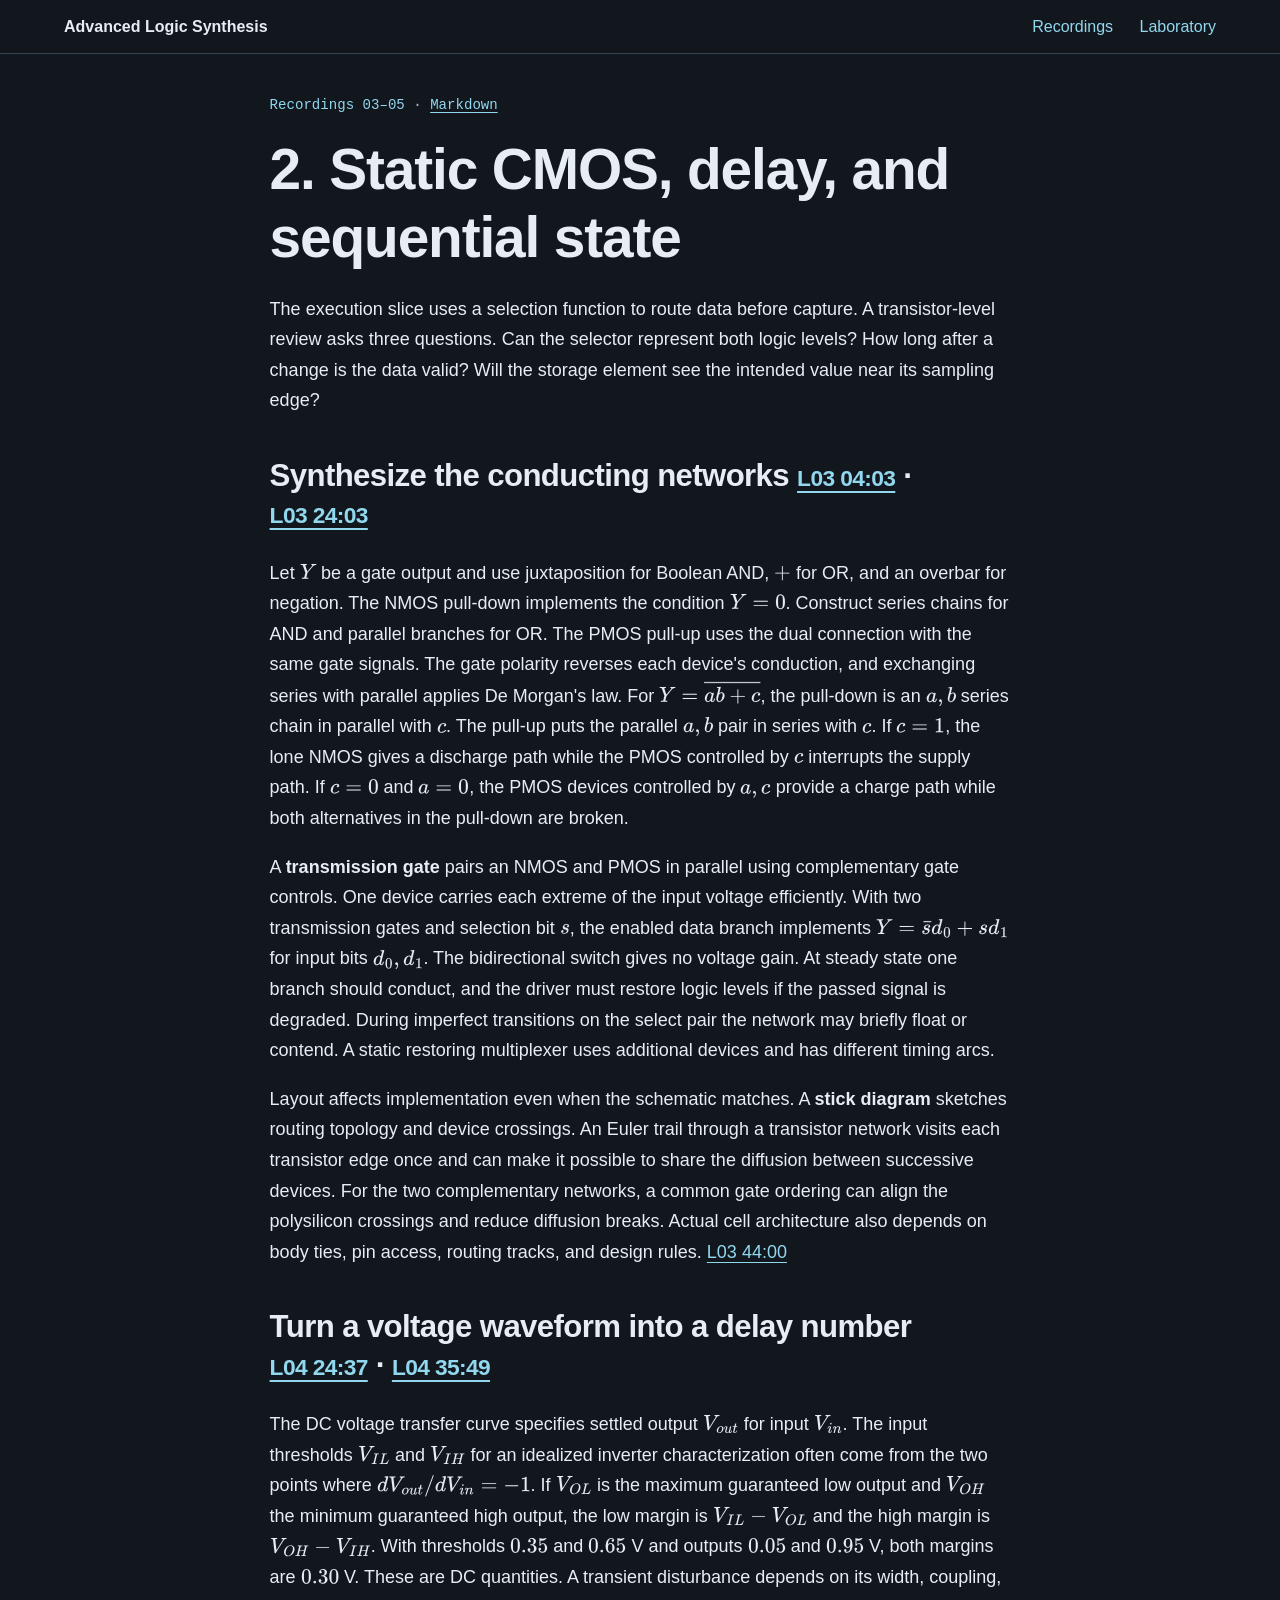
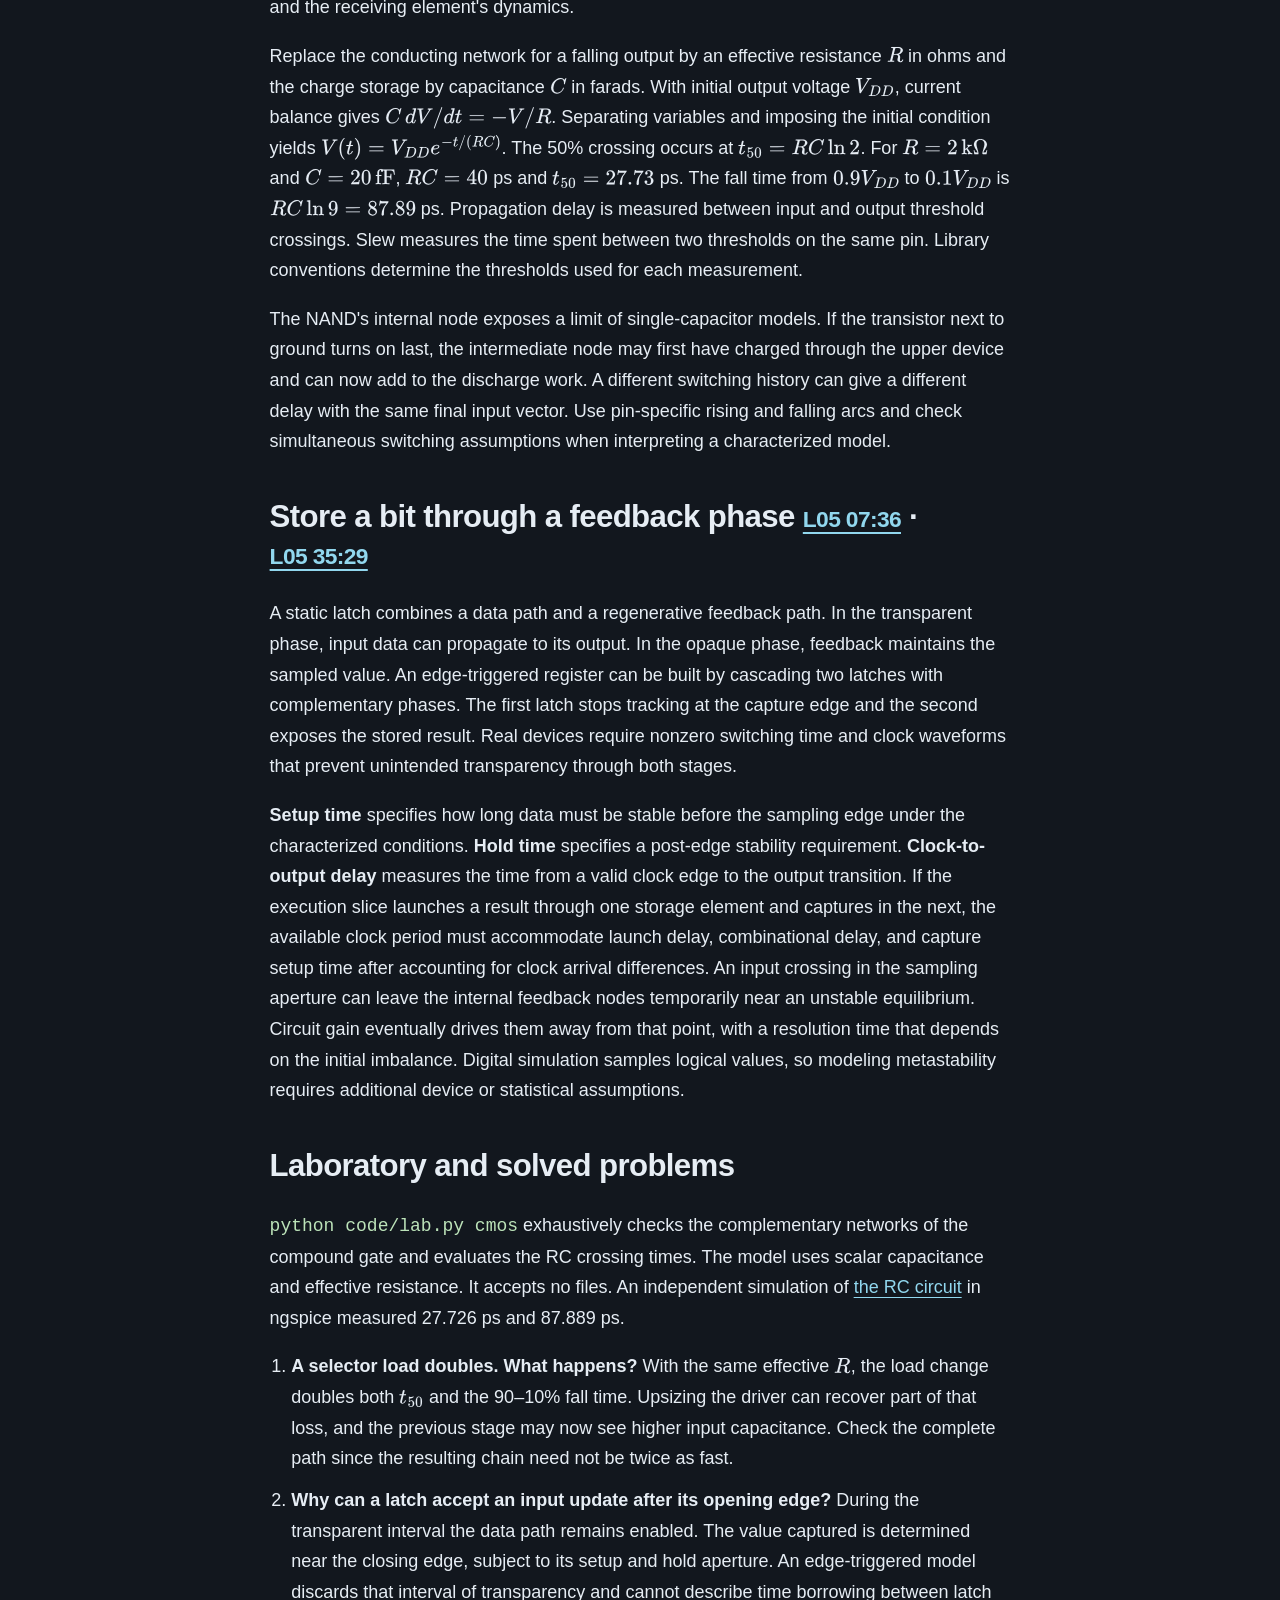
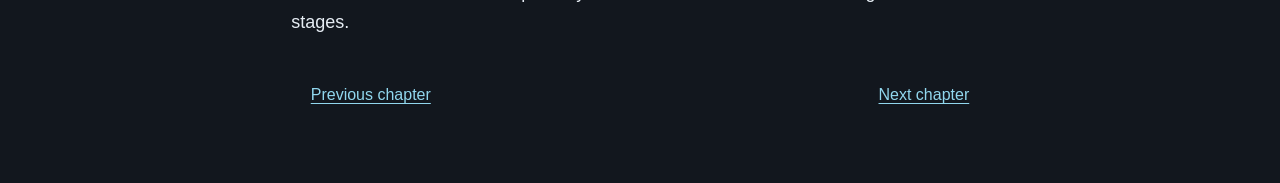
==== chapters/02-cmos.html @ 9d5a279b "Publish Advanced Logic Synthesis notes and labs" ====
<!doctype html>
<html lang="en">
<head>
<meta charset="utf-8">
<meta name="viewport" content="width=device-width, initial-scale=1">
<meta name="color-scheme" content="dark">
<title>2. Static CMOS, delay, and sequential state</title>
<link rel="stylesheet" href="../assets/reader.css">
<script defer src="../assets/math-config.js"></script><script defer src="../assets/mathjax-tex-svg.js"></script>
</head>
<body>
<a class="skip" href="#main">Skip to content</a>
<header class="topbar"><nav aria-label="Course navigation">
  <a class="brand" href="../index.html">Advanced Logic Synthesis</a>
  <a href="../source-map.html">Recordings</a>
  <a href="../laboratory.html">Laboratory</a>
</nav></header>
<main id="main"><article><div class="chapter-meta">Recordings 03–05 <span>·</span> <a href="02-cmos.md">Markdown</a></div>
<h1 id="2-static-cmos-delay-and-sequential-state">2. Static CMOS, delay, and sequential state</h1>
<p>The execution slice uses a selection function to route data before capture. A transistor-level review asks three questions. Can the selector represent both logic levels? How long after a change is the data valid? Will the storage element see the intended value near its sampling edge?</p>
<h2 id="synthesize-the-conducting-networks-l03-0403-l03-2403">Synthesize the conducting networks <a href="https://www.youtube.com/watch?v=EK3Q3donQeQ&amp;t=243s">L03 04:03</a> · <a href="https://www.youtube.com/watch?v=EK3Q3donQeQ&amp;t=1443s">L03 24:03</a></h2>
<p>Let <span class="inline-math">\(Y\)</span> be a gate output and use juxtaposition for Boolean AND, <span class="inline-math">\(+\)</span> for OR, and an overbar for negation. The NMOS pull-down implements the condition <span class="inline-math">\(Y=0\)</span>. Construct series chains for AND and parallel branches for OR. The PMOS pull-up uses the dual connection with the same gate signals. The gate polarity reverses each device's conduction, and exchanging series with parallel applies De Morgan's law. For <span class="inline-math">\(Y=\overline{ab+c}\)</span>, the pull-down is an <span class="inline-math">\(a,b\)</span> series chain in parallel with <span class="inline-math">\(c\)</span>. The pull-up puts the parallel <span class="inline-math">\(a,b\)</span> pair in series with <span class="inline-math">\(c\)</span>. If <span class="inline-math">\(c=1\)</span>, the lone NMOS gives a discharge path while the PMOS controlled by <span class="inline-math">\(c\)</span> interrupts the supply path. If <span class="inline-math">\(c=0\)</span> and <span class="inline-math">\(a=0\)</span>, the PMOS devices controlled by <span class="inline-math">\(a,c\)</span> provide a charge path while both alternatives in the pull-down are broken.</p>
<p>A <strong>transmission gate</strong> pairs an NMOS and PMOS in parallel using complementary gate controls. One device carries each extreme of the input voltage efficiently. With two transmission gates and selection bit <span class="inline-math">\(s\)</span>, the enabled data branch implements <span class="inline-math">\(Y=\bar s d_0+s d_1\)</span> for input bits <span class="inline-math">\(d_0,d_1\)</span>. The bidirectional switch gives no voltage gain. At steady state one branch should conduct, and the driver must restore logic levels if the passed signal is degraded. During imperfect transitions on the select pair the network may briefly float or contend. A static restoring multiplexer uses additional devices and has different timing arcs.</p>
<p>Layout affects implementation even when the schematic matches. A <strong>stick diagram</strong> sketches routing topology and device crossings. An Euler trail through a transistor network visits each transistor edge once and can make it possible to share the diffusion between successive devices. For the two complementary networks, a common gate ordering can align the polysilicon crossings and reduce diffusion breaks. Actual cell architecture also depends on body ties, pin access, routing tracks, and design rules. <a href="https://www.youtube.com/watch?v=EK3Q3donQeQ&amp;t=2640s">L03 44:00</a></p>
<h2 id="turn-a-voltage-waveform-into-a-delay-number-l04-2437-l04-3549">Turn a voltage waveform into a delay number <a href="https://www.youtube.com/watch?v=_1pBznDWZMg&amp;t=1477s">L04 24:37</a> · <a href="https://www.youtube.com/watch?v=_1pBznDWZMg&amp;t=2149s">L04 35:49</a></h2>
<p>The DC voltage transfer curve specifies settled output <span class="inline-math">\(V_{out}\)</span> for input <span class="inline-math">\(V_{in}\)</span>. The input thresholds <span class="inline-math">\(V_{IL}\)</span> and <span class="inline-math">\(V_{IH}\)</span> for an idealized inverter characterization often come from the two points where <span class="inline-math">\(dV_{out}/dV_{in}=-1\)</span>. If <span class="inline-math">\(V_{OL}\)</span> is the maximum guaranteed low output and <span class="inline-math">\(V_{OH}\)</span> the minimum guaranteed high output, the low margin is <span class="inline-math">\(V_{IL}-V_{OL}\)</span> and the high margin is <span class="inline-math">\(V_{OH}-V_{IH}\)</span>. With thresholds <span class="inline-math">\(0.35\)</span> and <span class="inline-math">\(0.65\)</span> V and outputs <span class="inline-math">\(0.05\)</span> and <span class="inline-math">\(0.95\)</span> V, both margins are <span class="inline-math">\(0.30\)</span> V. These are DC quantities. A transient disturbance depends on its width, coupling, and the receiving element's dynamics.</p>
<p>Replace the conducting network for a falling output by an effective resistance <span class="inline-math">\(R\)</span> in ohms and the charge storage by capacitance <span class="inline-math">\(C\)</span> in farads. With initial output voltage <span class="inline-math">\(V_{DD}\)</span>, current balance gives <span class="inline-math">\(C\,dV/dt=-V/R\)</span>. Separating variables and imposing the initial condition yields <span class="inline-math">\(V(t)=V_{DD}e^{-t/(RC)}\)</span>. The 50% crossing occurs at <span class="inline-math">\(t_{50}=RC\ln 2\)</span>. For <span class="inline-math">\(R=2\,\mathrm{k\Omega}\)</span> and <span class="inline-math">\(C=20\,\mathrm{fF}\)</span>, <span class="inline-math">\(RC=40\)</span> ps and <span class="inline-math">\(t_{50}=27.73\)</span> ps. The fall time from <span class="inline-math">\(0.9V_{DD}\)</span> to <span class="inline-math">\(0.1V_{DD}\)</span> is <span class="inline-math">\(RC\ln9=87.89\)</span> ps. Propagation delay is measured between input and output threshold crossings. Slew measures the time spent between two thresholds on the same pin. Library conventions determine the thresholds used for each measurement.</p>
<p>The NAND's internal node exposes a limit of single-capacitor models. If the transistor next to ground turns on last, the intermediate node may first have charged through the upper device and can now add to the discharge work. A different switching history can give a different delay with the same final input vector. Use pin-specific rising and falling arcs and check simultaneous switching assumptions when interpreting a characterized model.</p>
<h2 id="store-a-bit-through-a-feedback-phase-l05-0736-l05-3529">Store a bit through a feedback phase <a href="https://www.youtube.com/watch?v=Yo_ttSD6o-k&amp;t=456s">L05 07:36</a> · <a href="https://www.youtube.com/watch?v=Yo_ttSD6o-k&amp;t=2129s">L05 35:29</a></h2>
<p>A static latch combines a data path and a regenerative feedback path. In the transparent phase, input data can propagate to its output. In the opaque phase, feedback maintains the sampled value. An edge-triggered register can be built by cascading two latches with complementary phases. The first latch stops tracking at the capture edge and the second exposes the stored result. Real devices require nonzero switching time and clock waveforms that prevent unintended transparency through both stages.</p>
<p><strong>Setup time</strong> specifies how long data must be stable before the sampling edge under the characterized conditions. <strong>Hold time</strong> specifies a post-edge stability requirement. <strong>Clock-to-output delay</strong> measures the time from a valid clock edge to the output transition. If the execution slice launches a result through one storage element and captures in the next, the available clock period must accommodate launch delay, combinational delay, and capture setup time after accounting for clock arrival differences. An input crossing in the sampling aperture can leave the internal feedback nodes temporarily near an unstable equilibrium. Circuit gain eventually drives them away from that point, with a resolution time that depends on the initial imbalance. Digital simulation samples logical values, so modeling metastability requires additional device or statistical assumptions.</p>
<h2 id="laboratory-and-solved-problems">Laboratory and solved problems</h2>
<p><code>python code/lab.py cmos</code> exhaustively checks the complementary networks of the compound gate and evaluates the RC crossing times. The model uses scalar capacitance and effective resistance. It accepts no files. An independent simulation of <a href="../code/rc.cir">the RC circuit</a> in ngspice measured 27.726 ps and 87.889 ps.</p>
<ol>
<li><strong>A selector load doubles. What happens?</strong> With the same effective <span class="inline-math">\(R\)</span>, the load change doubles both <span class="inline-math">\(t_{50}\)</span> and the 90–10% fall time. Upsizing the driver can recover part of that loss, and the previous stage may now see higher input capacitance. Check the complete path since the resulting chain need not be twice as fast.</li>
<li><strong>Why can a latch accept an input update after its opening edge?</strong> During the transparent interval the data path remains enabled. The value captured is determined near the closing edge, subject to its setup and hold aperture. An edge-triggered model discards that interval of transparency and cannot describe time borrowing between latch stages.</li>
</ol></article>
<nav class="pagination" aria-label="Chapters"><a rel="prev" href="01-mos.html">Previous chapter</a><a rel="next" href="03-sizing.html">Next chapter</a></nav></main>
</body>
</html>
---- assets/reader.css ----
:root {
  color-scheme: dark;
  --background: #12171e;
  --surface: #19212b;
  --ink: #e6edf4;
  --muted: #b5c1cd;
  --link: #91d7ee;
  --line: #344356;
  --measure: 74ch;
  font-family: "Instrument Sans", "Segoe UI", sans-serif;
  background: var(--background);
  color: var(--ink);
}

* { box-sizing: border-box; }
body { margin: 0; }
a { color: var(--link); text-underline-offset: .2em; }
a:hover { color: white; }
a:focus-visible, [tabindex]:focus-visible { outline: 2px solid var(--link); outline-offset: 4px; }
.skip { position: absolute; top: -5em; left: 1em; }
.skip:focus { top: .5em; z-index: 1; background: var(--surface); padding: .6em; }
.topbar { border-bottom: 1px solid var(--line); }
.topbar nav {
  max-width: 78rem;
  margin: auto;
  padding: 1.1rem clamp(1rem, 4vw, 3rem);
  display: flex;
  flex-wrap: wrap;
  align-items: center;
  gap: .65rem 1.65rem;
}
.topbar a { text-decoration: none; }
.topbar .brand { color: var(--ink); font-weight: 700; margin-right: auto; }
main { max-width: 78rem; margin: auto; padding: 2.5rem clamp(1rem, 4vw, 3rem) 5rem; }
h1, h2, h3 { line-height: 1.2; letter-spacing: -.02em; }
h1 { font-size: clamp(2.15rem, 5vw, 4.4rem); margin: 0 0 1.35rem; font-weight: 690; }
h2 { font-size: clamp(1.4rem, 3vw, 1.95rem); }
p, li { line-height: 1.7; }
.opening { max-width: 55rem; padding-block: 1.7rem 2.2rem; }
.opening > p { color: var(--muted); font-size: clamp(1.04rem, 2vw, 1.25rem); max-width: 56ch; }
.opening .course-credit, .chapter-meta {
  font-family: "IBM Plex Mono", Consolas, monospace;
  font-size: .88rem;
  color: var(--link);
  margin-bottom: 1.1rem;
}
.actions { display: flex; flex-wrap: wrap; align-items: center; gap: 1.4rem; margin-top: 1.6rem; }
.start {
  background: var(--link);
  border-radius: .35rem;
  padding: .64rem 1rem;
  color: var(--background);
  font-weight: 700;
  text-decoration: none;
}
.start:hover { background: white; color: var(--background); }
.contents { margin: 0; padding: 0; list-style: none; max-width: 62rem; }
.contents li { border-top: 1px solid var(--line); }
.contents li:last-child { border-bottom: 1px solid var(--line); }
.contents a {
  display: flex;
  justify-content: space-between;
  align-items: baseline;
  gap: .15rem 1.2rem;
  flex-wrap: wrap;
  padding: .88rem .3rem;
  text-decoration: none;
  font-size: 1.13rem;
}
.contents a:hover { background: var(--surface); }
.contents small { color: var(--muted); }
article, .pagination { max-width: var(--measure); margin-inline: auto; }
article { line-height: 1.7; font-size: clamp(1rem, 1.5vw, 1.125rem); }
article h1 { font-size: clamp(2rem, 4.6vw, 3.55rem); }
article h2 { margin-top: 2.55rem; }
article h2 a { font-size: .73em; white-space: nowrap; }
article li { margin-bottom: .7rem; }
article img { display: block; max-width: 100%; height: auto; border-radius: .45rem; }
article ol, article ul { padding-left: 1.35rem; }
code { font-family: "IBM Plex Mono", Consolas, monospace; color: #bce3b9; overflow-wrap: anywhere; }
.chapter-meta span { color: var(--muted); }
.pagination { display: flex; justify-content: space-between; gap: 1rem; margin-top: 3rem; }
table { width: 100%; border-collapse: collapse; line-height: 1.5; }
td, th { text-align: left; padding: .62rem .68rem; border-bottom: 1px solid var(--line); }
thead th { color: var(--muted); background: var(--surface); }
.table-scroll { overflow-x: auto; }
.table-scroll table { min-width: 39rem; }
.inline-math { display: inline; }
.inline-math mjx-container { max-width: 100%; }
.inline-math mjx-container > svg { max-width: 100%; height: auto; }
.display-math { overflow-x: auto; overflow-y: hidden; padding: .2rem 0; }
.display-math mjx-container[display="true"] { margin: .45em 0; }
.display-math mjx-container > svg { max-width: none; }
@media (max-width: 38rem) {
  .topbar .brand { width: 100%; }
  main { padding-top: 1.55rem; }
  .opening { padding-top: .6rem; }
  .contents a { display: block; }
  .contents small { display: block; }
}
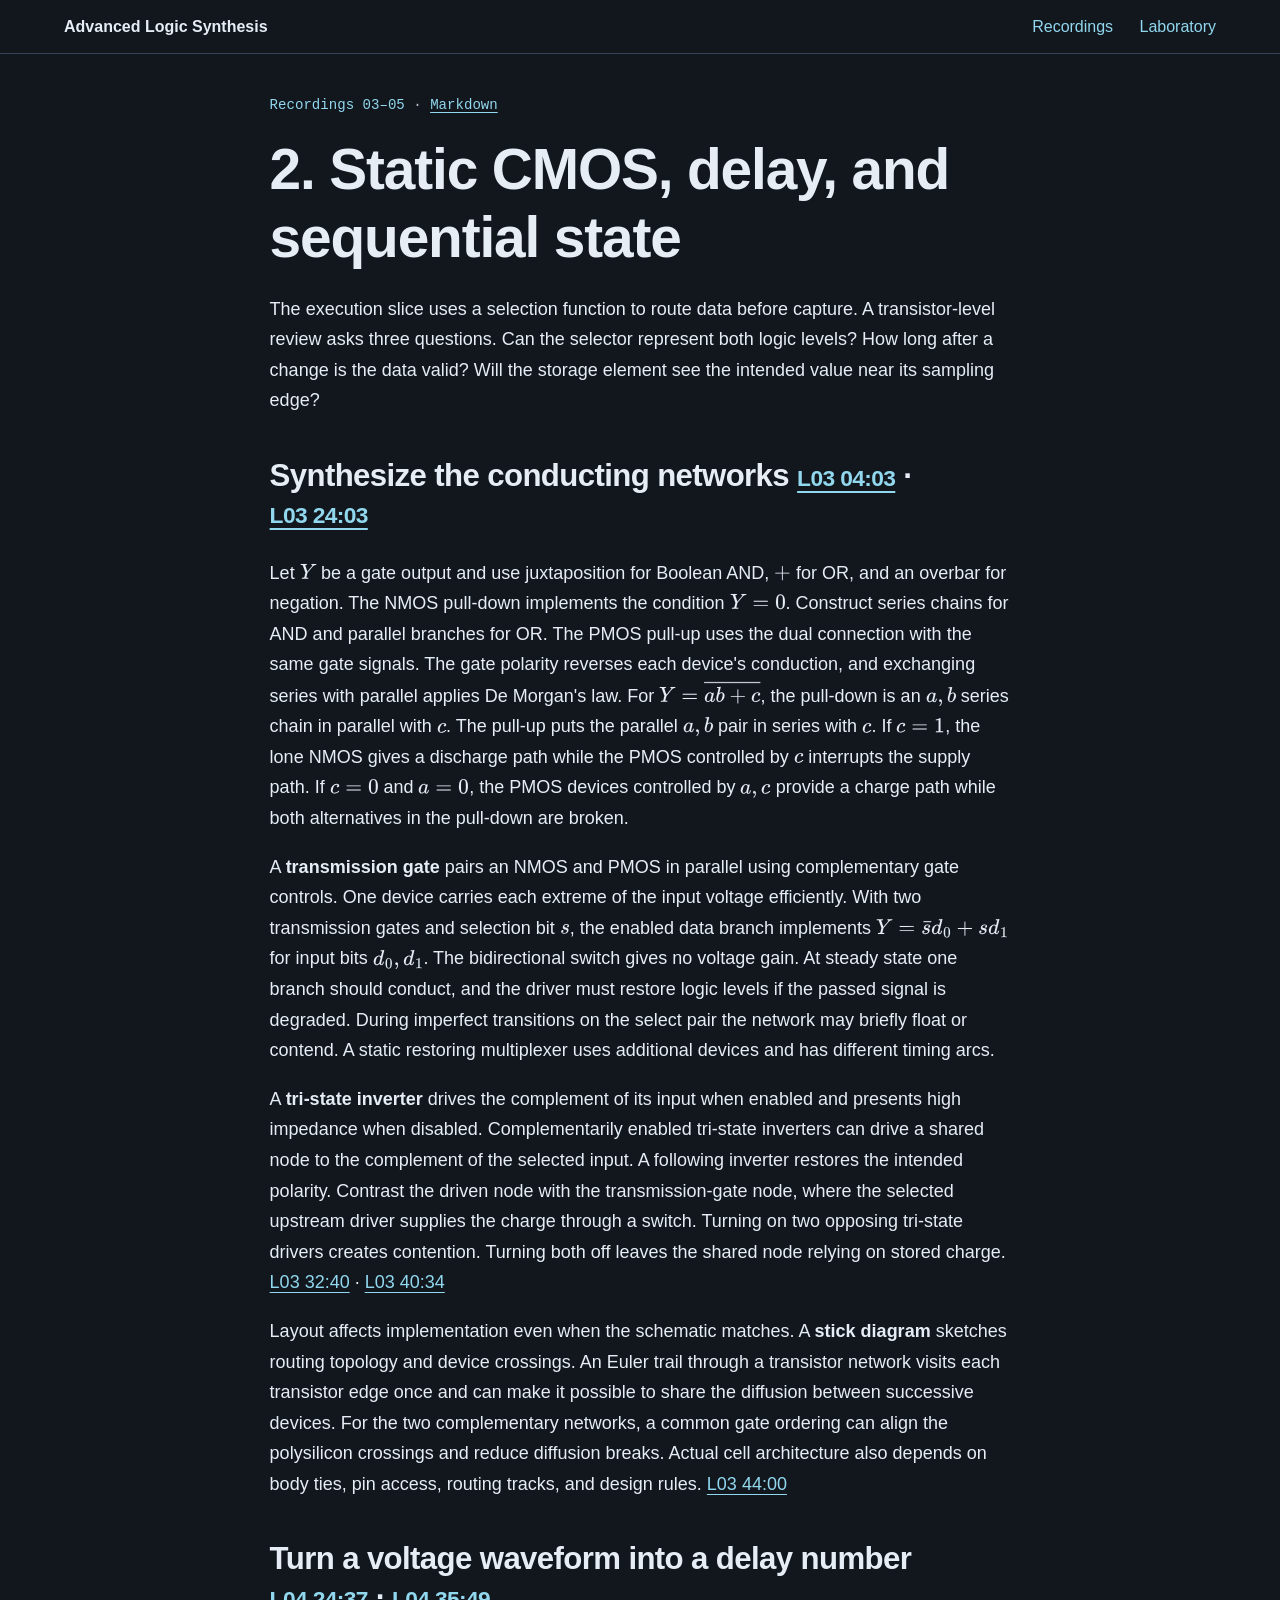
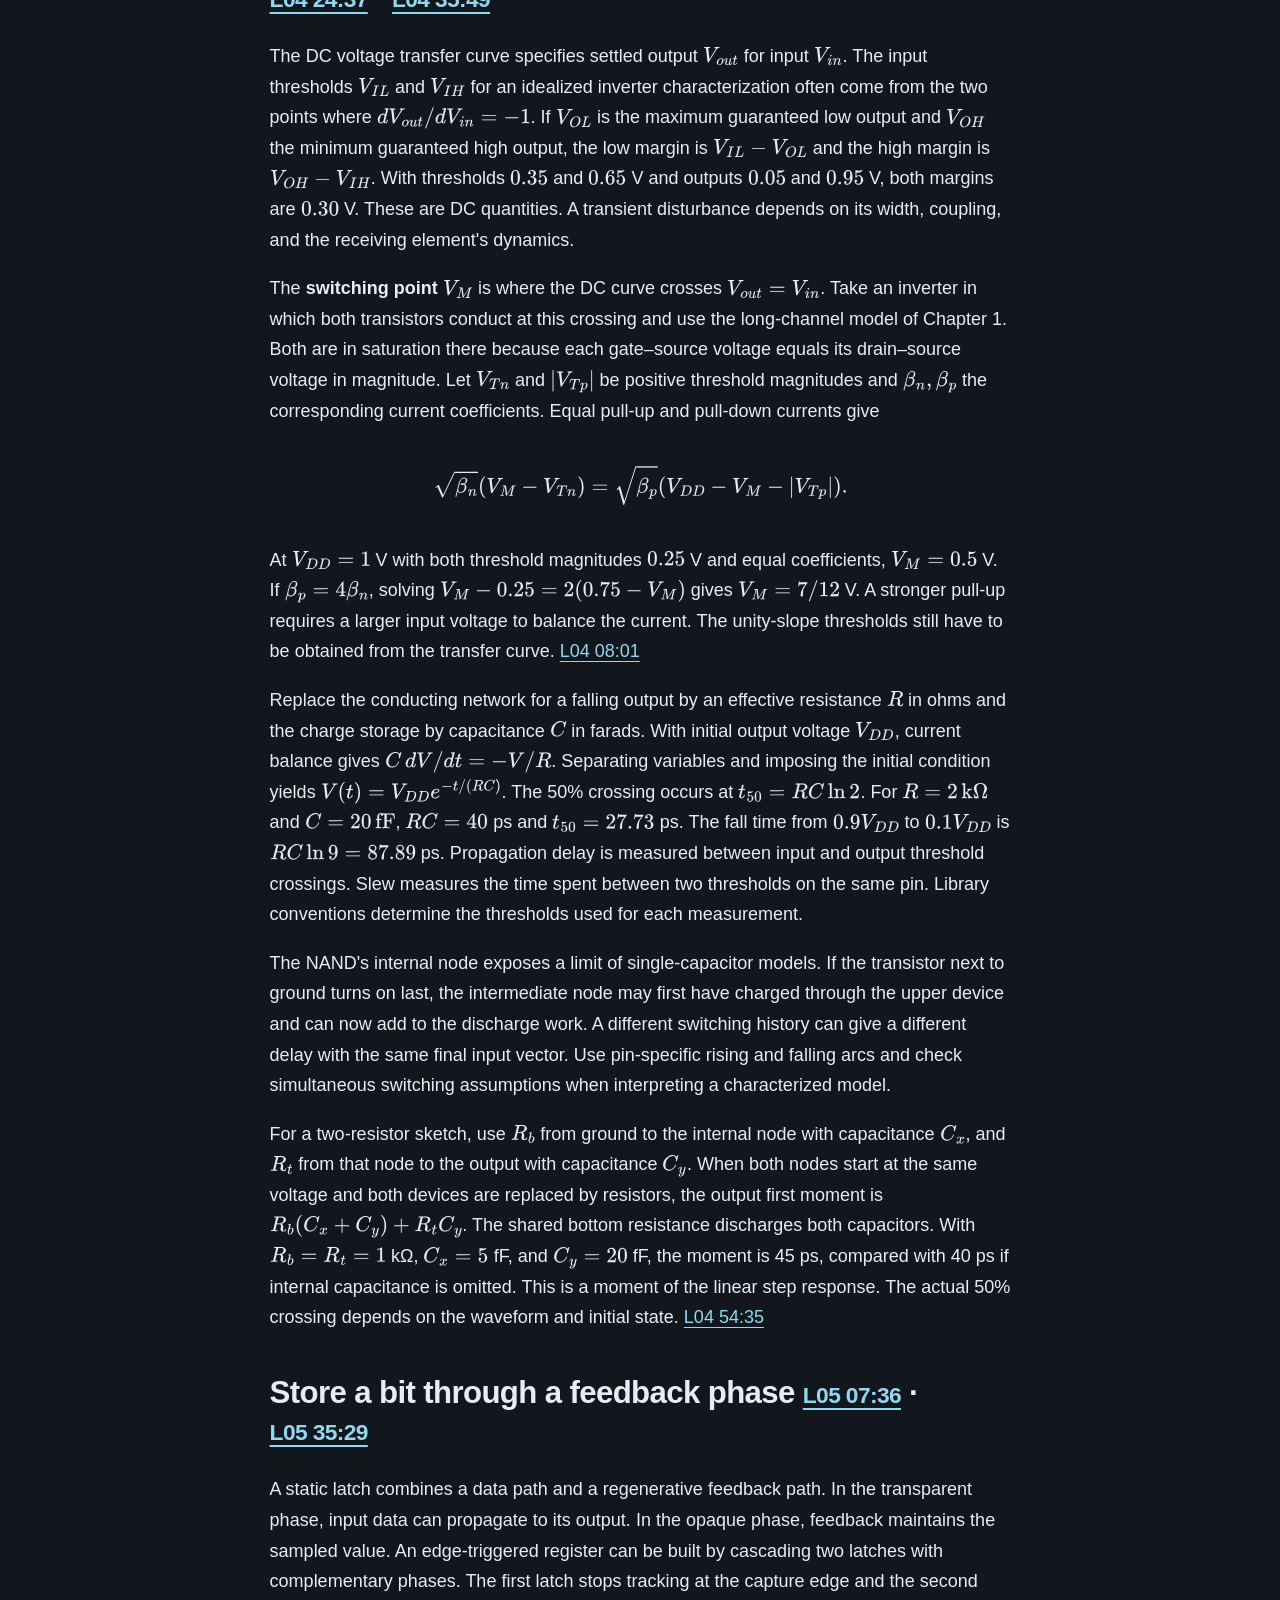
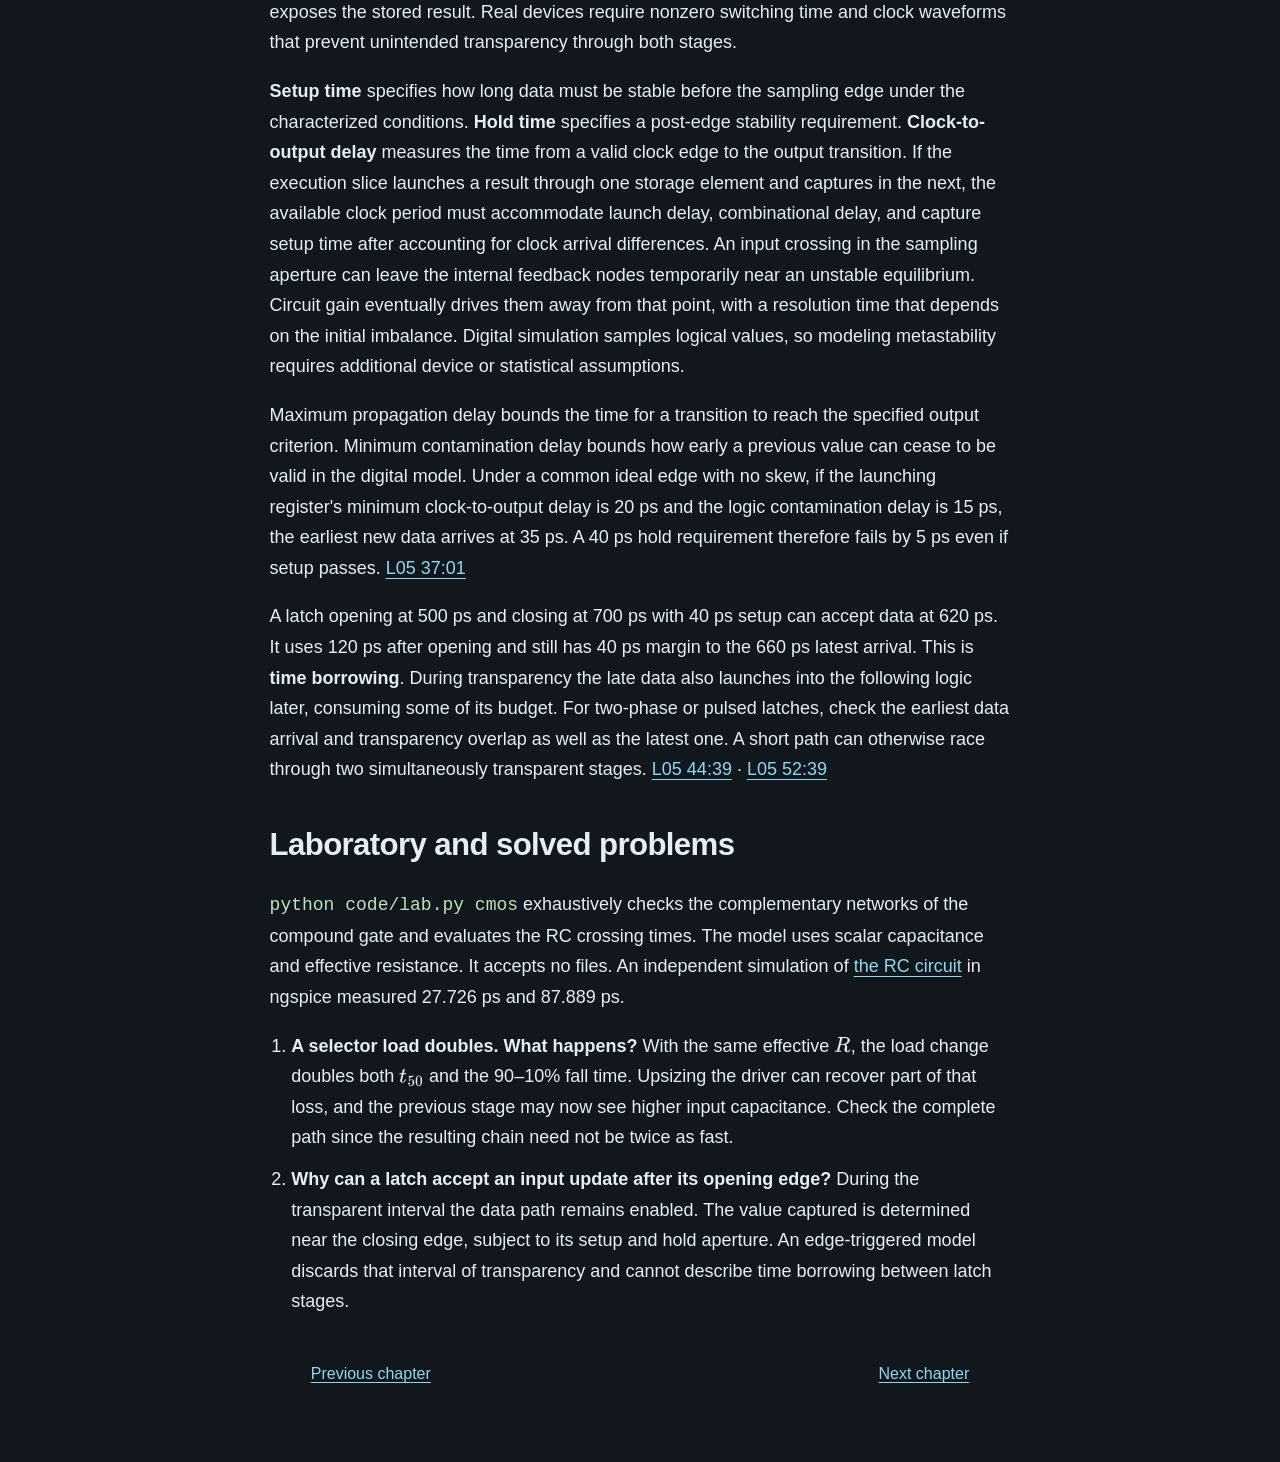
==== commit f1e45ddf: "Audit all lecture chapters against the course transcripts" ====
--- a/chapters/02-cmos.html
+++ b/chapters/02-cmos.html
@@ -21,14 +21,22 @@
 <h2 id="synthesize-the-conducting-networks-l03-0403-l03-2403">Synthesize the conducting networks <a href="https://www.youtube.com/watch?v=EK3Q3donQeQ&amp;t=243s">L03 04:03</a> · <a href="https://www.youtube.com/watch?v=EK3Q3donQeQ&amp;t=1443s">L03 24:03</a></h2>
 <p>Let <span class="inline-math">\(Y\)</span> be a gate output and use juxtaposition for Boolean AND, <span class="inline-math">\(+\)</span> for OR, and an overbar for negation. The NMOS pull-down implements the condition <span class="inline-math">\(Y=0\)</span>. Construct series chains for AND and parallel branches for OR. The PMOS pull-up uses the dual connection with the same gate signals. The gate polarity reverses each device's conduction, and exchanging series with parallel applies De Morgan's law. For <span class="inline-math">\(Y=\overline{ab+c}\)</span>, the pull-down is an <span class="inline-math">\(a,b\)</span> series chain in parallel with <span class="inline-math">\(c\)</span>. The pull-up puts the parallel <span class="inline-math">\(a,b\)</span> pair in series with <span class="inline-math">\(c\)</span>. If <span class="inline-math">\(c=1\)</span>, the lone NMOS gives a discharge path while the PMOS controlled by <span class="inline-math">\(c\)</span> interrupts the supply path. If <span class="inline-math">\(c=0\)</span> and <span class="inline-math">\(a=0\)</span>, the PMOS devices controlled by <span class="inline-math">\(a,c\)</span> provide a charge path while both alternatives in the pull-down are broken.</p>
 <p>A <strong>transmission gate</strong> pairs an NMOS and PMOS in parallel using complementary gate controls. One device carries each extreme of the input voltage efficiently. With two transmission gates and selection bit <span class="inline-math">\(s\)</span>, the enabled data branch implements <span class="inline-math">\(Y=\bar s d_0+s d_1\)</span> for input bits <span class="inline-math">\(d_0,d_1\)</span>. The bidirectional switch gives no voltage gain. At steady state one branch should conduct, and the driver must restore logic levels if the passed signal is degraded. During imperfect transitions on the select pair the network may briefly float or contend. A static restoring multiplexer uses additional devices and has different timing arcs.</p>
+<p>A <strong>tri-state inverter</strong> drives the complement of its input when enabled and presents high impedance when disabled. Complementarily enabled tri-state inverters can drive a shared node to the complement of the selected input. A following inverter restores the intended polarity. Contrast the driven node with the transmission-gate node, where the selected upstream driver supplies the charge through a switch. Turning on two opposing tri-state drivers creates contention. Turning both off leaves the shared node relying on stored charge. <a href="https://www.youtube.com/watch?v=EK3Q3donQeQ&amp;t=1960s">L03 32:40</a> · <a href="https://www.youtube.com/watch?v=EK3Q3donQeQ&amp;t=2434s">L03 40:34</a></p>
 <p>Layout affects implementation even when the schematic matches. A <strong>stick diagram</strong> sketches routing topology and device crossings. An Euler trail through a transistor network visits each transistor edge once and can make it possible to share the diffusion between successive devices. For the two complementary networks, a common gate ordering can align the polysilicon crossings and reduce diffusion breaks. Actual cell architecture also depends on body ties, pin access, routing tracks, and design rules. <a href="https://www.youtube.com/watch?v=EK3Q3donQeQ&amp;t=2640s">L03 44:00</a></p>
 <h2 id="turn-a-voltage-waveform-into-a-delay-number-l04-2437-l04-3549">Turn a voltage waveform into a delay number <a href="https://www.youtube.com/watch?v=_1pBznDWZMg&amp;t=1477s">L04 24:37</a> · <a href="https://www.youtube.com/watch?v=_1pBznDWZMg&amp;t=2149s">L04 35:49</a></h2>
 <p>The DC voltage transfer curve specifies settled output <span class="inline-math">\(V_{out}\)</span> for input <span class="inline-math">\(V_{in}\)</span>. The input thresholds <span class="inline-math">\(V_{IL}\)</span> and <span class="inline-math">\(V_{IH}\)</span> for an idealized inverter characterization often come from the two points where <span class="inline-math">\(dV_{out}/dV_{in}=-1\)</span>. If <span class="inline-math">\(V_{OL}\)</span> is the maximum guaranteed low output and <span class="inline-math">\(V_{OH}\)</span> the minimum guaranteed high output, the low margin is <span class="inline-math">\(V_{IL}-V_{OL}\)</span> and the high margin is <span class="inline-math">\(V_{OH}-V_{IH}\)</span>. With thresholds <span class="inline-math">\(0.35\)</span> and <span class="inline-math">\(0.65\)</span> V and outputs <span class="inline-math">\(0.05\)</span> and <span class="inline-math">\(0.95\)</span> V, both margins are <span class="inline-math">\(0.30\)</span> V. These are DC quantities. A transient disturbance depends on its width, coupling, and the receiving element's dynamics.</p>
+<p>The <strong>switching point</strong> <span class="inline-math">\(V_M\)</span> is where the DC curve crosses <span class="inline-math">\(V_{out}=V_{in}\)</span>. Take an inverter in which both transistors conduct at this crossing and use the long-channel model of Chapter 1. Both are in saturation there because each gate–source voltage equals its drain–source voltage in magnitude. Let <span class="inline-math">\(V_{Tn}\)</span> and <span class="inline-math">\(|V_{Tp}|\)</span> be positive threshold magnitudes and <span class="inline-math">\(\beta_n,\beta_p\)</span> the corresponding current coefficients. Equal pull-up and pull-down currents give</p>
+<div class="display-math">\[\sqrt{\beta_n}(V_M-V_{Tn}) =
+\sqrt{\beta_p}(V_{DD}-V_M-|V_{Tp}|).\]</div>
+<p>At <span class="inline-math">\(V_{DD}=1\)</span> V with both threshold magnitudes <span class="inline-math">\(0.25\)</span> V and equal coefficients, <span class="inline-math">\(V_M=0.5\)</span> V. If <span class="inline-math">\(\beta_p=4\beta_n\)</span>, solving <span class="inline-math">\(V_M-0.25=2(0.75-V_M)\)</span> gives <span class="inline-math">\(V_M=7/12\)</span> V. A stronger pull-up requires a larger input voltage to balance the current. The unity-slope thresholds still have to be obtained from the transfer curve. <a href="https://www.youtube.com/watch?v=_1pBznDWZMg&amp;t=481s">L04 08:01</a></p>
 <p>Replace the conducting network for a falling output by an effective resistance <span class="inline-math">\(R\)</span> in ohms and the charge storage by capacitance <span class="inline-math">\(C\)</span> in farads. With initial output voltage <span class="inline-math">\(V_{DD}\)</span>, current balance gives <span class="inline-math">\(C\,dV/dt=-V/R\)</span>. Separating variables and imposing the initial condition yields <span class="inline-math">\(V(t)=V_{DD}e^{-t/(RC)}\)</span>. The 50% crossing occurs at <span class="inline-math">\(t_{50}=RC\ln 2\)</span>. For <span class="inline-math">\(R=2\,\mathrm{k\Omega}\)</span> and <span class="inline-math">\(C=20\,\mathrm{fF}\)</span>, <span class="inline-math">\(RC=40\)</span> ps and <span class="inline-math">\(t_{50}=27.73\)</span> ps. The fall time from <span class="inline-math">\(0.9V_{DD}\)</span> to <span class="inline-math">\(0.1V_{DD}\)</span> is <span class="inline-math">\(RC\ln9=87.89\)</span> ps. Propagation delay is measured between input and output threshold crossings. Slew measures the time spent between two thresholds on the same pin. Library conventions determine the thresholds used for each measurement.</p>
 <p>The NAND's internal node exposes a limit of single-capacitor models. If the transistor next to ground turns on last, the intermediate node may first have charged through the upper device and can now add to the discharge work. A different switching history can give a different delay with the same final input vector. Use pin-specific rising and falling arcs and check simultaneous switching assumptions when interpreting a characterized model.</p>
+<p>For a two-resistor sketch, use <span class="inline-math">\(R_b\)</span> from ground to the internal node with capacitance <span class="inline-math">\(C_x\)</span>, and <span class="inline-math">\(R_t\)</span> from that node to the output with capacitance <span class="inline-math">\(C_y\)</span>. When both nodes start at the same voltage and both devices are replaced by resistors, the output first moment is <span class="inline-math">\(R_b(C_x+C_y)+R_t C_y\)</span>. The shared bottom resistance discharges both capacitors. With <span class="inline-math">\(R_b=R_t=1\)</span> kΩ, <span class="inline-math">\(C_x=5\)</span> fF, and <span class="inline-math">\(C_y=20\)</span> fF, the moment is 45 ps, compared with 40 ps if internal capacitance is omitted. This is a moment of the linear step response. The actual 50% crossing depends on the waveform and initial state. <a href="https://www.youtube.com/watch?v=_1pBznDWZMg&amp;t=3275s">L04 54:35</a></p>
 <h2 id="store-a-bit-through-a-feedback-phase-l05-0736-l05-3529">Store a bit through a feedback phase <a href="https://www.youtube.com/watch?v=Yo_ttSD6o-k&amp;t=456s">L05 07:36</a> · <a href="https://www.youtube.com/watch?v=Yo_ttSD6o-k&amp;t=2129s">L05 35:29</a></h2>
 <p>A static latch combines a data path and a regenerative feedback path. In the transparent phase, input data can propagate to its output. In the opaque phase, feedback maintains the sampled value. An edge-triggered register can be built by cascading two latches with complementary phases. The first latch stops tracking at the capture edge and the second exposes the stored result. Real devices require nonzero switching time and clock waveforms that prevent unintended transparency through both stages.</p>
 <p><strong>Setup time</strong> specifies how long data must be stable before the sampling edge under the characterized conditions. <strong>Hold time</strong> specifies a post-edge stability requirement. <strong>Clock-to-output delay</strong> measures the time from a valid clock edge to the output transition. If the execution slice launches a result through one storage element and captures in the next, the available clock period must accommodate launch delay, combinational delay, and capture setup time after accounting for clock arrival differences. An input crossing in the sampling aperture can leave the internal feedback nodes temporarily near an unstable equilibrium. Circuit gain eventually drives them away from that point, with a resolution time that depends on the initial imbalance. Digital simulation samples logical values, so modeling metastability requires additional device or statistical assumptions.</p>
+<p>Maximum propagation delay bounds the time for a transition to reach the specified output criterion. Minimum contamination delay bounds how early a previous value can cease to be valid in the digital model. Under a common ideal edge with no skew, if the launching register's minimum clock-to-output delay is 20 ps and the logic contamination delay is 15 ps, the earliest new data arrives at 35 ps. A 40 ps hold requirement therefore fails by 5 ps even if setup passes. <a href="https://www.youtube.com/watch?v=Yo_ttSD6o-k&amp;t=2221s">L05 37:01</a></p>
+<p>A latch opening at 500 ps and closing at 700 ps with 40 ps setup can accept data at 620 ps. It uses 120 ps after opening and still has 40 ps margin to the 660 ps latest arrival. This is <strong>time borrowing</strong>. During transparency the late data also launches into the following logic later, consuming some of its budget. For two-phase or pulsed latches, check the earliest data arrival and transparency overlap as well as the latest one. A short path can otherwise race through two simultaneously transparent stages. <a href="https://www.youtube.com/watch?v=Yo_ttSD6o-k&amp;t=2679s">L05 44:39</a> · <a href="https://www.youtube.com/watch?v=Yo_ttSD6o-k&amp;t=3159s">L05 52:39</a></p>
 <h2 id="laboratory-and-solved-problems">Laboratory and solved problems</h2>
 <p><code>python code/lab.py cmos</code> exhaustively checks the complementary networks of the compound gate and evaluates the RC crossing times. The model uses scalar capacitance and effective resistance. It accepts no files. An independent simulation of <a href="../code/rc.cir">the RC circuit</a> in ngspice measured 27.726 ps and 87.889 ps.</p>
 <ol>
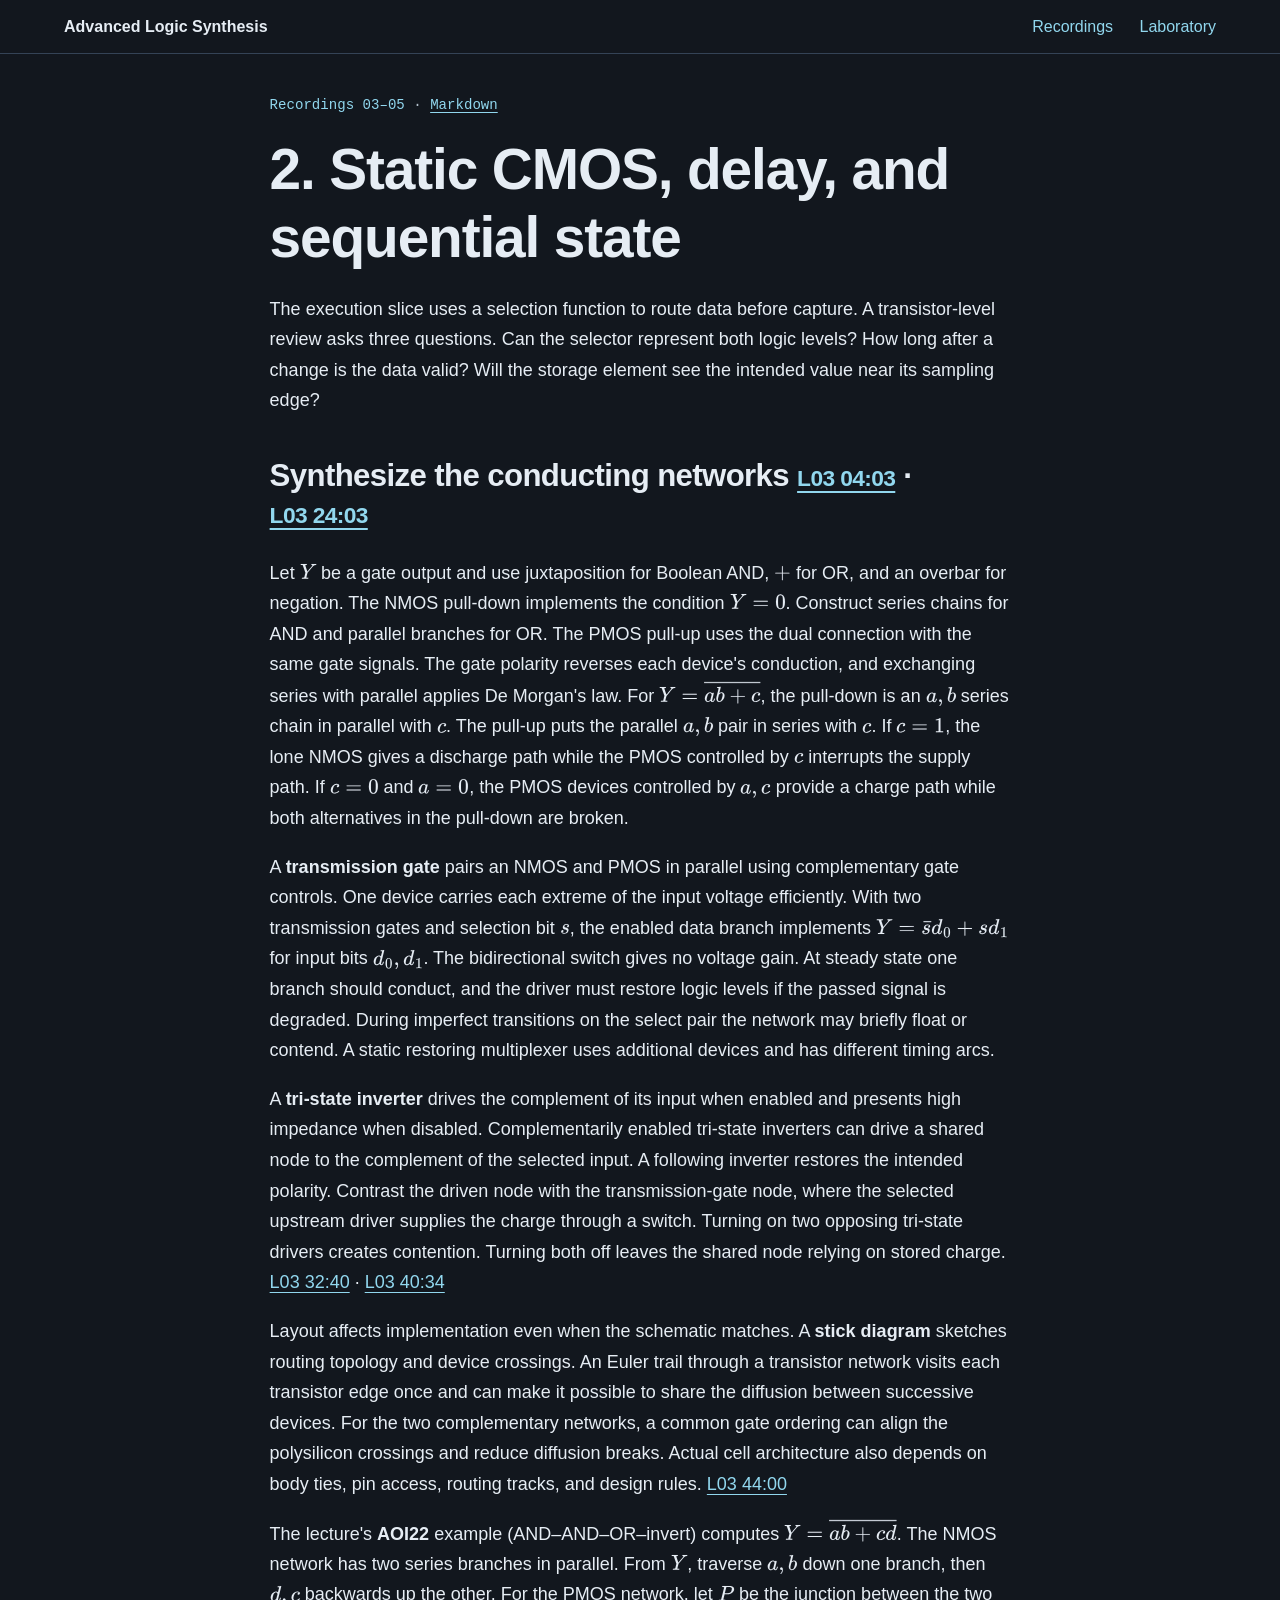
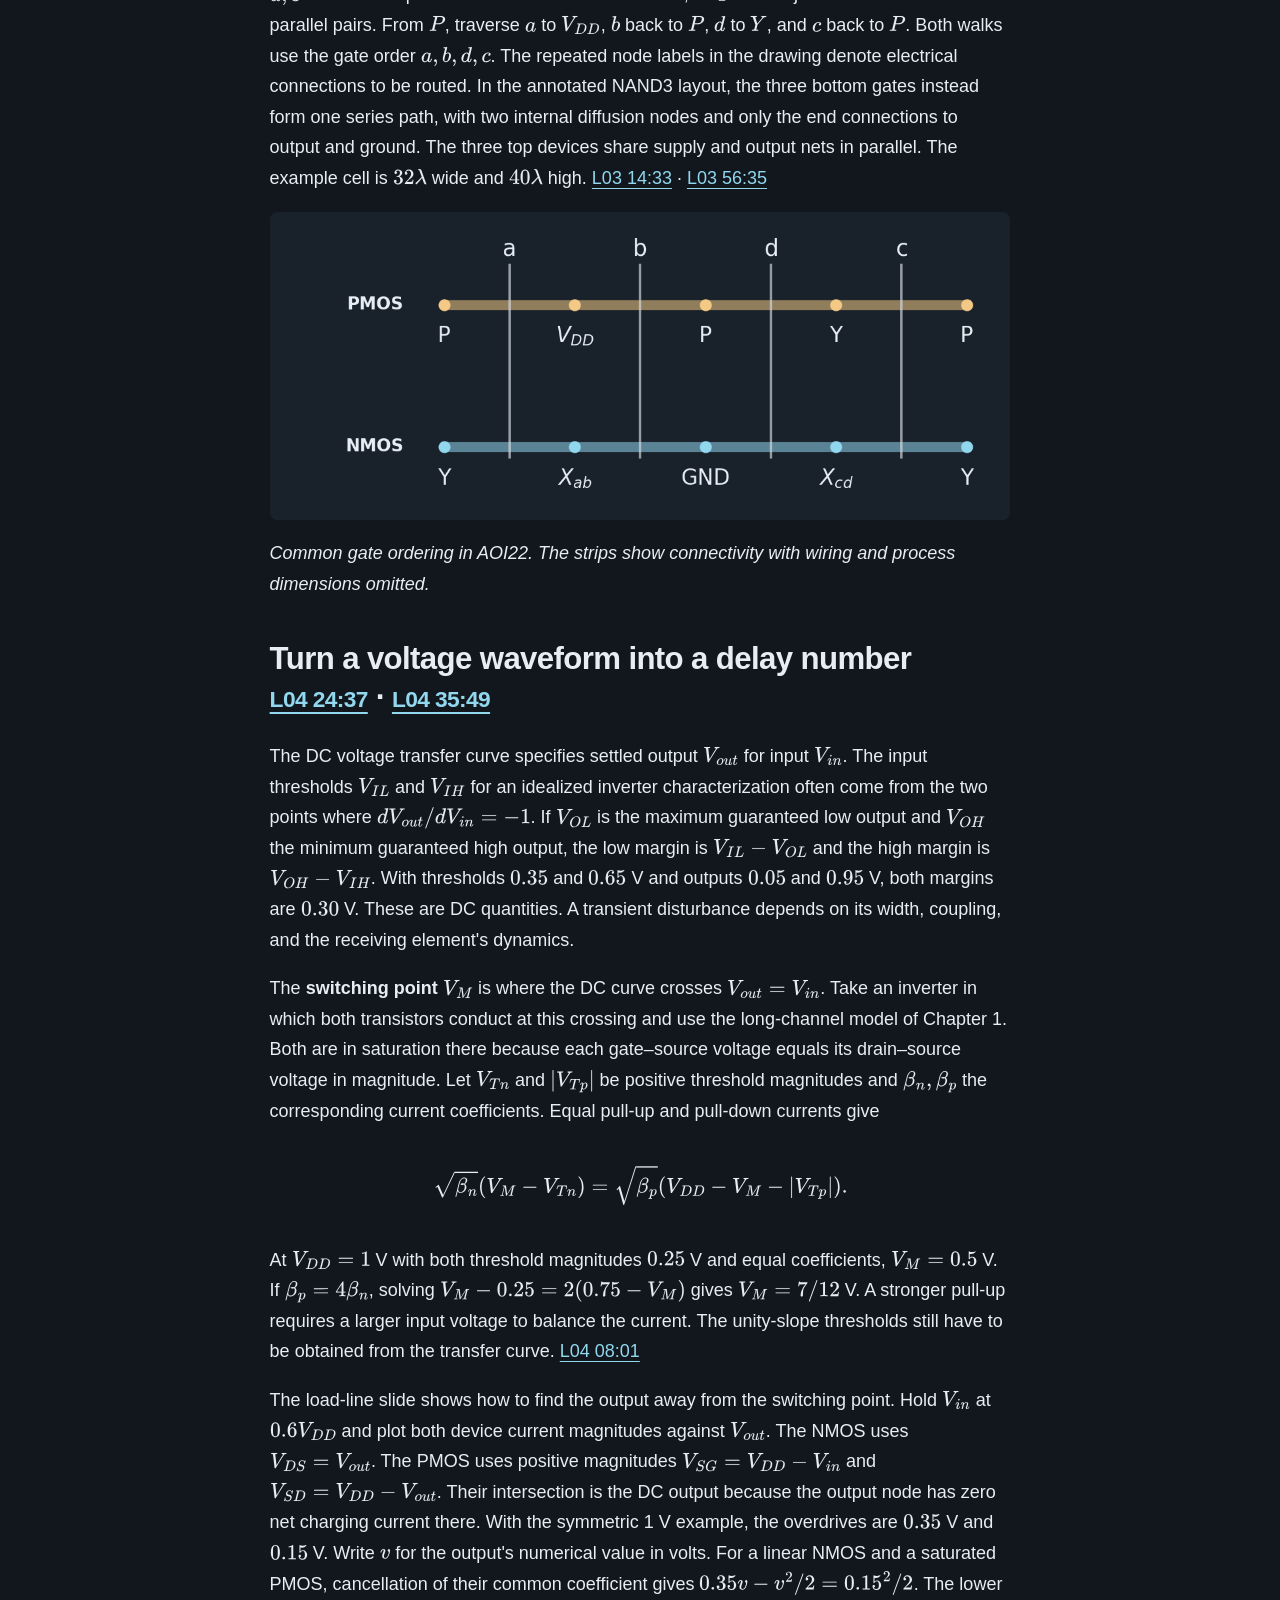
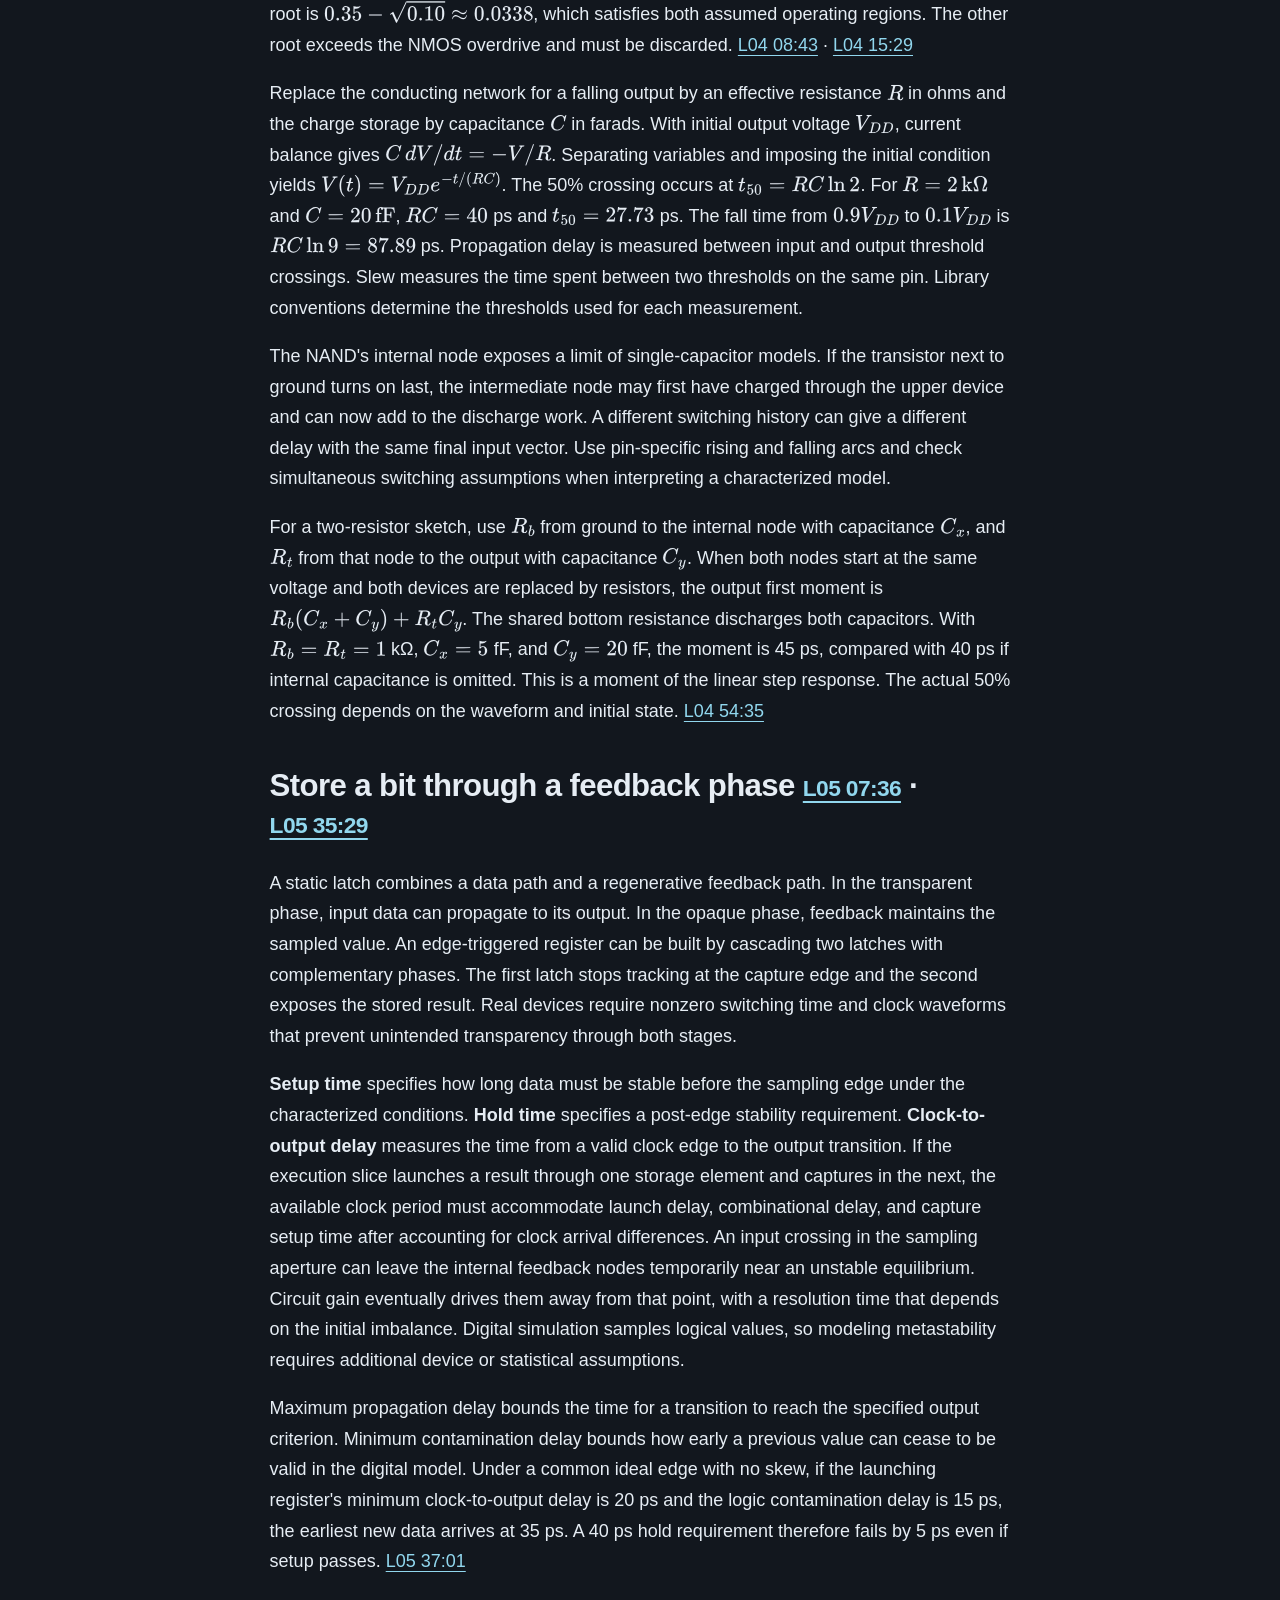
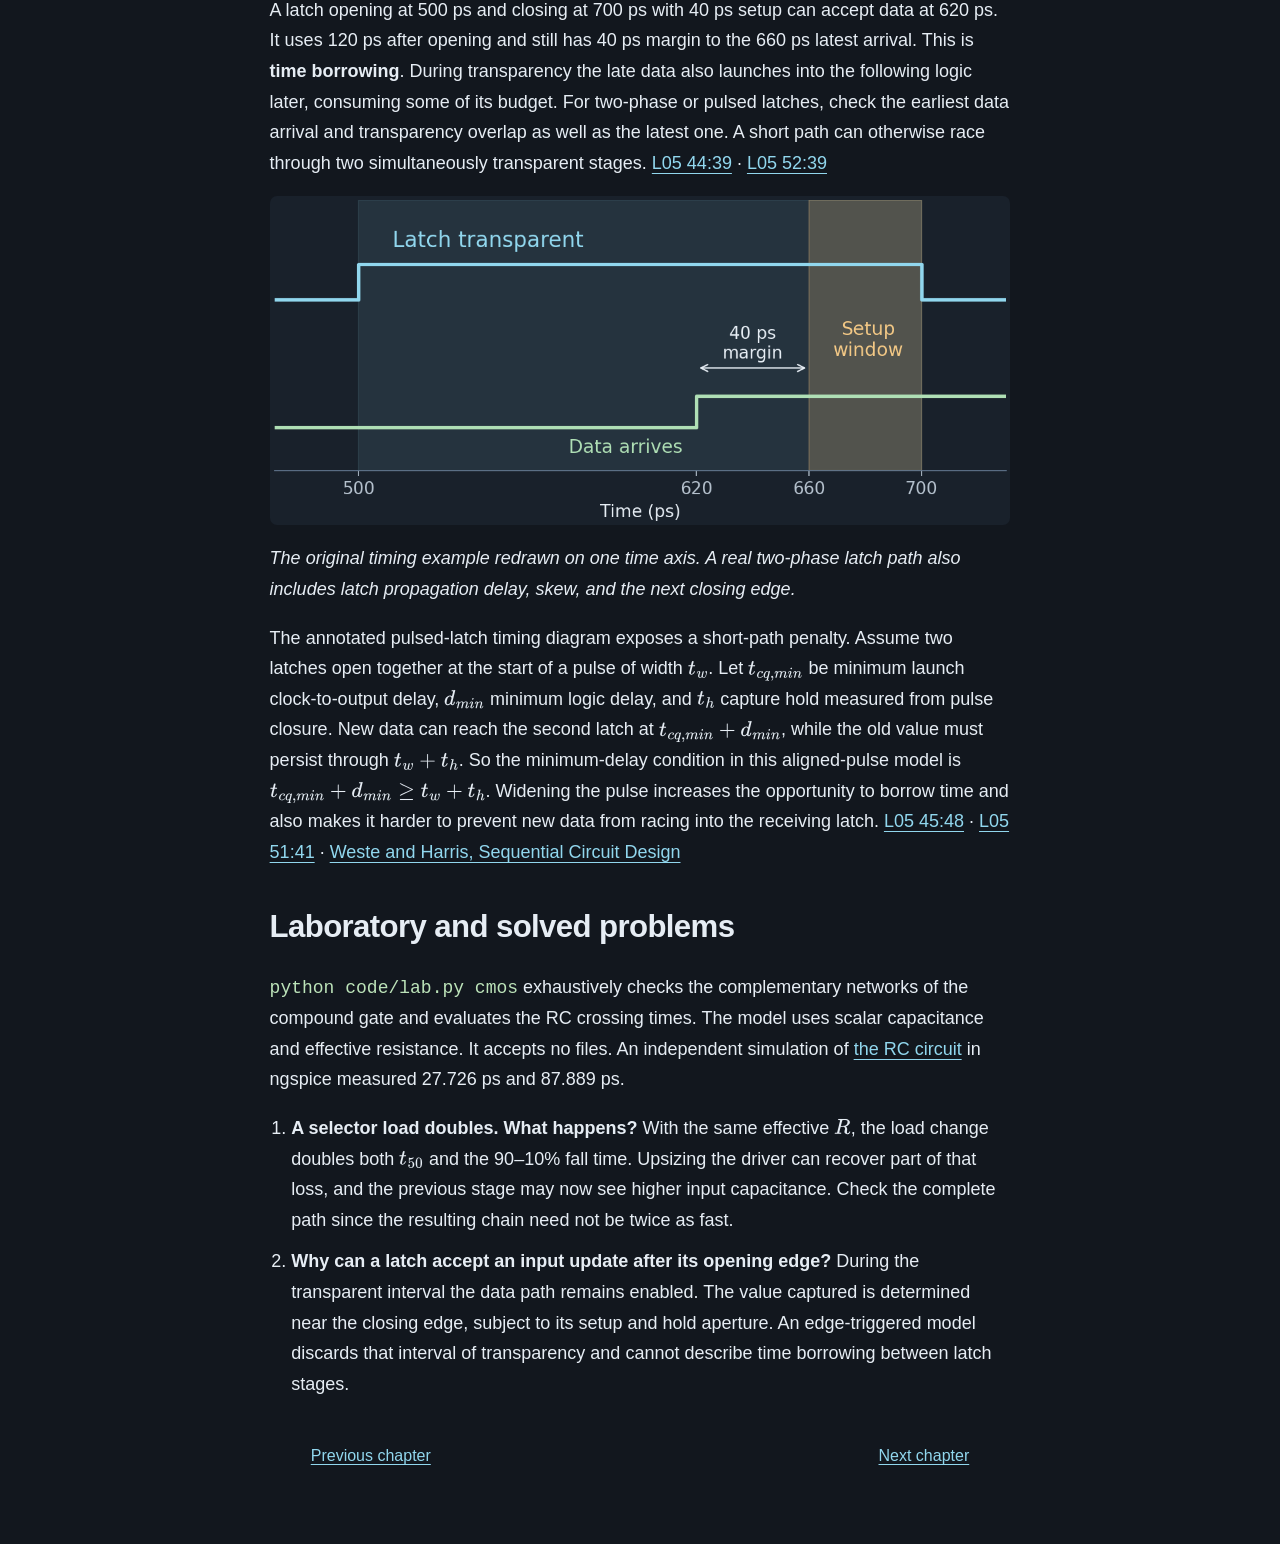
==== commit 8b710489: "Audit lecture slides and board work across the course" ====
--- a/chapters/02-cmos.html
+++ b/chapters/02-cmos.html
@@ -23,12 +23,16 @@
 <p>A <strong>transmission gate</strong> pairs an NMOS and PMOS in parallel using complementary gate controls. One device carries each extreme of the input voltage efficiently. With two transmission gates and selection bit <span class="inline-math">\(s\)</span>, the enabled data branch implements <span class="inline-math">\(Y=\bar s d_0+s d_1\)</span> for input bits <span class="inline-math">\(d_0,d_1\)</span>. The bidirectional switch gives no voltage gain. At steady state one branch should conduct, and the driver must restore logic levels if the passed signal is degraded. During imperfect transitions on the select pair the network may briefly float or contend. A static restoring multiplexer uses additional devices and has different timing arcs.</p>
 <p>A <strong>tri-state inverter</strong> drives the complement of its input when enabled and presents high impedance when disabled. Complementarily enabled tri-state inverters can drive a shared node to the complement of the selected input. A following inverter restores the intended polarity. Contrast the driven node with the transmission-gate node, where the selected upstream driver supplies the charge through a switch. Turning on two opposing tri-state drivers creates contention. Turning both off leaves the shared node relying on stored charge. <a href="https://www.youtube.com/watch?v=EK3Q3donQeQ&amp;t=1960s">L03 32:40</a> · <a href="https://www.youtube.com/watch?v=EK3Q3donQeQ&amp;t=2434s">L03 40:34</a></p>
 <p>Layout affects implementation even when the schematic matches. A <strong>stick diagram</strong> sketches routing topology and device crossings. An Euler trail through a transistor network visits each transistor edge once and can make it possible to share the diffusion between successive devices. For the two complementary networks, a common gate ordering can align the polysilicon crossings and reduce diffusion breaks. Actual cell architecture also depends on body ties, pin access, routing tracks, and design rules. <a href="https://www.youtube.com/watch?v=EK3Q3donQeQ&amp;t=2640s">L03 44:00</a></p>
+<p>The lecture's <strong>AOI22</strong> example (AND–AND–OR–invert) computes <span class="inline-math">\(Y=\overline{ab+cd}\)</span>. The NMOS network has two series branches in parallel. From <span class="inline-math">\(Y\)</span>, traverse <span class="inline-math">\(a,b\)</span> down one branch, then <span class="inline-math">\(d,c\)</span> backwards up the other. For the PMOS network, let <span class="inline-math">\(P\)</span> be the junction between the two parallel pairs. From <span class="inline-math">\(P\)</span>, traverse <span class="inline-math">\(a\)</span> to <span class="inline-math">\(V_{DD}\)</span>, <span class="inline-math">\(b\)</span> back to <span class="inline-math">\(P\)</span>, <span class="inline-math">\(d\)</span> to <span class="inline-math">\(Y\)</span>, and <span class="inline-math">\(c\)</span> back to <span class="inline-math">\(P\)</span>. Both walks use the gate order <span class="inline-math">\(a,b,d,c\)</span>. The repeated node labels in the drawing denote electrical connections to be routed. In the annotated NAND3 layout, the three bottom gates instead form one series path, with two internal diffusion nodes and only the end connections to output and ground. The three top devices share supply and output nets in parallel. The example cell is <span class="inline-math">\(32\lambda\)</span> wide and <span class="inline-math">\(40\lambda\)</span> high. <a href="https://www.youtube.com/watch?v=EK3Q3donQeQ&amp;t=873s">L03 14:33</a> · <a href="https://www.youtube.com/watch?v=EK3Q3donQeQ&amp;t=3395s">L03 56:35</a></p>
+<p><img alt="Two original diffusion sequences for AOI22. Aligned crossings a, b, d, c join the PMOS nodes P, VDD, P, Y, P and the NMOS nodes Y, Xab, ground, Xcd, Y." src="../assets/aoi22-order.png" /></p>
+<p><em>Common gate ordering in AOI22. The strips show connectivity with wiring and process dimensions omitted.</em></p>
 <h2 id="turn-a-voltage-waveform-into-a-delay-number-l04-2437-l04-3549">Turn a voltage waveform into a delay number <a href="https://www.youtube.com/watch?v=_1pBznDWZMg&amp;t=1477s">L04 24:37</a> · <a href="https://www.youtube.com/watch?v=_1pBznDWZMg&amp;t=2149s">L04 35:49</a></h2>
 <p>The DC voltage transfer curve specifies settled output <span class="inline-math">\(V_{out}\)</span> for input <span class="inline-math">\(V_{in}\)</span>. The input thresholds <span class="inline-math">\(V_{IL}\)</span> and <span class="inline-math">\(V_{IH}\)</span> for an idealized inverter characterization often come from the two points where <span class="inline-math">\(dV_{out}/dV_{in}=-1\)</span>. If <span class="inline-math">\(V_{OL}\)</span> is the maximum guaranteed low output and <span class="inline-math">\(V_{OH}\)</span> the minimum guaranteed high output, the low margin is <span class="inline-math">\(V_{IL}-V_{OL}\)</span> and the high margin is <span class="inline-math">\(V_{OH}-V_{IH}\)</span>. With thresholds <span class="inline-math">\(0.35\)</span> and <span class="inline-math">\(0.65\)</span> V and outputs <span class="inline-math">\(0.05\)</span> and <span class="inline-math">\(0.95\)</span> V, both margins are <span class="inline-math">\(0.30\)</span> V. These are DC quantities. A transient disturbance depends on its width, coupling, and the receiving element's dynamics.</p>
 <p>The <strong>switching point</strong> <span class="inline-math">\(V_M\)</span> is where the DC curve crosses <span class="inline-math">\(V_{out}=V_{in}\)</span>. Take an inverter in which both transistors conduct at this crossing and use the long-channel model of Chapter 1. Both are in saturation there because each gate–source voltage equals its drain–source voltage in magnitude. Let <span class="inline-math">\(V_{Tn}\)</span> and <span class="inline-math">\(|V_{Tp}|\)</span> be positive threshold magnitudes and <span class="inline-math">\(\beta_n,\beta_p\)</span> the corresponding current coefficients. Equal pull-up and pull-down currents give</p>
 <div class="display-math">\[\sqrt{\beta_n}(V_M-V_{Tn}) =
 \sqrt{\beta_p}(V_{DD}-V_M-|V_{Tp}|).\]</div>
 <p>At <span class="inline-math">\(V_{DD}=1\)</span> V with both threshold magnitudes <span class="inline-math">\(0.25\)</span> V and equal coefficients, <span class="inline-math">\(V_M=0.5\)</span> V. If <span class="inline-math">\(\beta_p=4\beta_n\)</span>, solving <span class="inline-math">\(V_M-0.25=2(0.75-V_M)\)</span> gives <span class="inline-math">\(V_M=7/12\)</span> V. A stronger pull-up requires a larger input voltage to balance the current. The unity-slope thresholds still have to be obtained from the transfer curve. <a href="https://www.youtube.com/watch?v=_1pBznDWZMg&amp;t=481s">L04 08:01</a></p>
+<p>The load-line slide shows how to find the output away from the switching point. Hold <span class="inline-math">\(V_{in}\)</span> at <span class="inline-math">\(0.6V_{DD}\)</span> and plot both device current magnitudes against <span class="inline-math">\(V_{out}\)</span>. The NMOS uses <span class="inline-math">\(V_{DS}=V_{out}\)</span>. The PMOS uses positive magnitudes <span class="inline-math">\(V_{SG}=V_{DD}-V_{in}\)</span> and <span class="inline-math">\(V_{SD}=V_{DD}-V_{out}\)</span>. Their intersection is the DC output because the output node has zero net charging current there. With the symmetric 1 V example, the overdrives are <span class="inline-math">\(0.35\)</span> V and <span class="inline-math">\(0.15\)</span> V. Write <span class="inline-math">\(v\)</span> for the output's numerical value in volts. For a linear NMOS and a saturated PMOS, cancellation of their common coefficient gives <span class="inline-math">\(0.35v-v^2/2=0.15^2/2\)</span>. The lower root is <span class="inline-math">\(0.35-\sqrt{0.10}\approx0.0338\)</span>, which satisfies both assumed operating regions. The other root exceeds the NMOS overdrive and must be discarded. <a href="https://www.youtube.com/watch?v=_1pBznDWZMg&amp;t=523s">L04 08:43</a> · <a href="https://www.youtube.com/watch?v=_1pBznDWZMg&amp;t=929s">L04 15:29</a></p>
 <p>Replace the conducting network for a falling output by an effective resistance <span class="inline-math">\(R\)</span> in ohms and the charge storage by capacitance <span class="inline-math">\(C\)</span> in farads. With initial output voltage <span class="inline-math">\(V_{DD}\)</span>, current balance gives <span class="inline-math">\(C\,dV/dt=-V/R\)</span>. Separating variables and imposing the initial condition yields <span class="inline-math">\(V(t)=V_{DD}e^{-t/(RC)}\)</span>. The 50% crossing occurs at <span class="inline-math">\(t_{50}=RC\ln 2\)</span>. For <span class="inline-math">\(R=2\,\mathrm{k\Omega}\)</span> and <span class="inline-math">\(C=20\,\mathrm{fF}\)</span>, <span class="inline-math">\(RC=40\)</span> ps and <span class="inline-math">\(t_{50}=27.73\)</span> ps. The fall time from <span class="inline-math">\(0.9V_{DD}\)</span> to <span class="inline-math">\(0.1V_{DD}\)</span> is <span class="inline-math">\(RC\ln9=87.89\)</span> ps. Propagation delay is measured between input and output threshold crossings. Slew measures the time spent between two thresholds on the same pin. Library conventions determine the thresholds used for each measurement.</p>
 <p>The NAND's internal node exposes a limit of single-capacitor models. If the transistor next to ground turns on last, the intermediate node may first have charged through the upper device and can now add to the discharge work. A different switching history can give a different delay with the same final input vector. Use pin-specific rising and falling arcs and check simultaneous switching assumptions when interpreting a characterized model.</p>
 <p>For a two-resistor sketch, use <span class="inline-math">\(R_b\)</span> from ground to the internal node with capacitance <span class="inline-math">\(C_x\)</span>, and <span class="inline-math">\(R_t\)</span> from that node to the output with capacitance <span class="inline-math">\(C_y\)</span>. When both nodes start at the same voltage and both devices are replaced by resistors, the output first moment is <span class="inline-math">\(R_b(C_x+C_y)+R_t C_y\)</span>. The shared bottom resistance discharges both capacitors. With <span class="inline-math">\(R_b=R_t=1\)</span> kΩ, <span class="inline-math">\(C_x=5\)</span> fF, and <span class="inline-math">\(C_y=20\)</span> fF, the moment is 45 ps, compared with 40 ps if internal capacitance is omitted. This is a moment of the linear step response. The actual 50% crossing depends on the waveform and initial state. <a href="https://www.youtube.com/watch?v=_1pBznDWZMg&amp;t=3275s">L04 54:35</a></p>
@@ -37,6 +41,9 @@
 <p><strong>Setup time</strong> specifies how long data must be stable before the sampling edge under the characterized conditions. <strong>Hold time</strong> specifies a post-edge stability requirement. <strong>Clock-to-output delay</strong> measures the time from a valid clock edge to the output transition. If the execution slice launches a result through one storage element and captures in the next, the available clock period must accommodate launch delay, combinational delay, and capture setup time after accounting for clock arrival differences. An input crossing in the sampling aperture can leave the internal feedback nodes temporarily near an unstable equilibrium. Circuit gain eventually drives them away from that point, with a resolution time that depends on the initial imbalance. Digital simulation samples logical values, so modeling metastability requires additional device or statistical assumptions.</p>
 <p>Maximum propagation delay bounds the time for a transition to reach the specified output criterion. Minimum contamination delay bounds how early a previous value can cease to be valid in the digital model. Under a common ideal edge with no skew, if the launching register's minimum clock-to-output delay is 20 ps and the logic contamination delay is 15 ps, the earliest new data arrives at 35 ps. A 40 ps hold requirement therefore fails by 5 ps even if setup passes. <a href="https://www.youtube.com/watch?v=Yo_ttSD6o-k&amp;t=2221s">L05 37:01</a></p>
 <p>A latch opening at 500 ps and closing at 700 ps with 40 ps setup can accept data at 620 ps. It uses 120 ps after opening and still has 40 ps margin to the 660 ps latest arrival. This is <strong>time borrowing</strong>. During transparency the late data also launches into the following logic later, consuming some of its budget. For two-phase or pulsed latches, check the earliest data arrival and transparency overlap as well as the latest one. A short path can otherwise race through two simultaneously transparent stages. <a href="https://www.youtube.com/watch?v=Yo_ttSD6o-k&amp;t=2679s">L05 44:39</a> · <a href="https://www.youtube.com/watch?v=Yo_ttSD6o-k&amp;t=3159s">L05 52:39</a></p>
+<p><img alt="The latch opens at 500 ps and closes at 700 ps. Data arrives at 620 ps. The required stability interval starts at 660 ps, leaving 40 ps of setup margin." src="../assets/latch-window.png" /></p>
+<p><em>The original timing example redrawn on one time axis. A real two-phase latch path also includes latch propagation delay, skew, and the next closing edge.</em></p>
+<p>The annotated pulsed-latch timing diagram exposes a short-path penalty. Assume two latches open together at the start of a pulse of width <span class="inline-math">\(t_w\)</span>. Let <span class="inline-math">\(t_{cq,min}\)</span> be minimum launch clock-to-output delay, <span class="inline-math">\(d_{min}\)</span> minimum logic delay, and <span class="inline-math">\(t_h\)</span> capture hold measured from pulse closure. New data can reach the second latch at <span class="inline-math">\(t_{cq,min}+d_{min}\)</span>, while the old value must persist through <span class="inline-math">\(t_w+t_h\)</span>. So the minimum-delay condition in this aligned-pulse model is <span class="inline-math">\(t_{cq,min}+d_{min}\ge t_w+t_h\)</span>. Widening the pulse increases the opportunity to borrow time and also makes it harder to prevent new data from racing into the receiving latch. <a href="https://www.youtube.com/watch?v=Yo_ttSD6o-k&amp;t=2748s">L05 45:48</a> · <a href="https://www.youtube.com/watch?v=Yo_ttSD6o-k&amp;t=3101s">L05 51:41</a> · <a href="https://pages.hmc.edu/harris/cmosvlsi/4e/lect/lect11.pdf">Weste and Harris, Sequential Circuit Design</a></p>
 <h2 id="laboratory-and-solved-problems">Laboratory and solved problems</h2>
 <p><code>python code/lab.py cmos</code> exhaustively checks the complementary networks of the compound gate and evaluates the RC crossing times. The model uses scalar capacitance and effective resistance. It accepts no files. An independent simulation of <a href="../code/rc.cir">the RC circuit</a> in ngspice measured 27.726 ps and 87.889 ps.</p>
 <ol>
